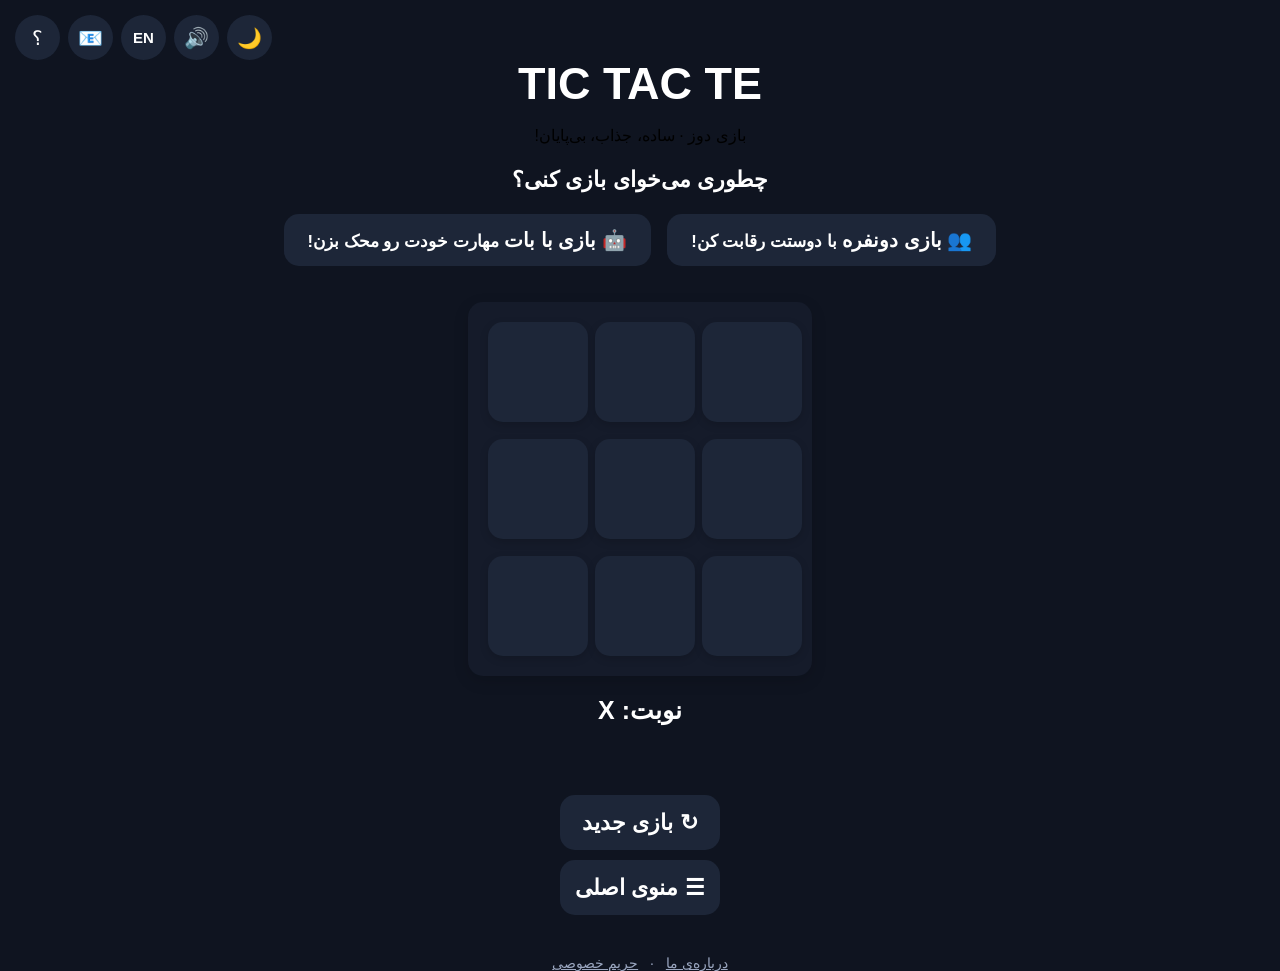
==== index.html @ 780b67d7 "Update index.html" ====
<!DOCTYPE html>
<html lang="fa" dir="rtl">
<head>
    <meta charset="UTF-8">
    <meta name="viewport" content="width=device-width, initial-scale=1">
    <title>بازی دوز</title>
    <link rel="stylesheet" href="style.css">
    <link rel="stylesheet" href="neon-theme.css">
    <meta name="google-site-verification" content=MEw3foJCUkcSiI9vcTKAmfcZq8QbaqkeNRoyNqXAw7o" />
    <meta name="description" content="بازی دوز را آنلاین و رایگان انجام دهید.">
</head>
<body>
    <!-- دکمه‌های بالای صفحه: تم، صدا، زبان، پشتیبانی، راهنما -->
    <div id="top-bar">
        <button id="theme-toggle" data-i18n-title="tipTheme">🌙</button>
        <button id="sound-toggle" data-i18n-title="tipSound">🔊</button>
        <button id="lang-toggle" data-i18n-title="tipLang">EN</button>
        <button id="support-button" data-i18n-title="tipSupport">📧</button>
        <button id="help-button" data-i18n-title="tipHelp">؟</button>
    </div>

    <!-- لوگوی بازی (نام برند ثابته و ترجمه نمی‌شه) -->
    <h1 id="logo" aria-label="Tic Tac Toe">
        <span class="w1">TIC</span>
        <span class="w2">TAC</span>
        <span class="w3">T<i class="ox" aria-hidden="true"></i>E</span>
    </h1>
    <p id="tagline" data-i18n="tagline">بازی دوز · ساده، جذاب، بی‌پایان!</p>

    <!-- منوی انتخاب حالت بازی -->
    <div id="mode-menu">
        <p data-i18n="modeQuestion">چطوری می‌خوای بازی کنی؟</p>
        <button id="modeTwo" class="mode-card">
            <span class="mode-icon" aria-hidden="true">👥</span>
            <span class="mode-text">
                <strong data-i18n="modeTwoT">بازی دونفره</strong>
                <small data-i18n="modeTwoS">با دوستت رقابت کن!</small>
            </span>
            <span class="mode-chevron" aria-hidden="true"></span>
        </button>
        <button id="modeBot" class="mode-card">
            <span class="mode-icon" aria-hidden="true">🤖</span>
            <span class="mode-text">
                <strong data-i18n="modeBotT">بازی با بات</strong>
                <small data-i18n="modeBotS">مهارت خودت رو محک بزن!</small>
            </span>
            <span class="mode-chevron" aria-hidden="true"></span>
        </button>
    </div>

    <!-- منوی سطح سختی (فقط در حالت تک نفره) -->
    <div id="difficulty-menu" class="hidden">
        <p data-i18n="levelQuestion">سطح بات رو انتخاب کن:</p>
        <button class="level-btn" data-level="easy" data-i18n="easy">آسون</button>
        <button class="level-btn" data-level="medium" data-i18n="medium">متوسط</button>
        <button class="level-btn" data-level="hard" data-i18n="hard">سخت</button>
    </div>

    <!-- انتخاب مهره‌ی انسان (فقط در حالت تک نفره) -->
    <div id="side-menu" class="hidden">
        <p data-i18n="sideQuestion">با کدوم مهره بازی می‌کنی؟</p>
        <button class="side-btn" data-side="X">X</button>
        <button class="side-btn" data-side="O">O</button>
    </div>

    <!-- امتیازشمار -->
    <div id="scoreboard" class="hidden">
        <div class="score-item score-x">
            <span id="label-x">X</span>
            <strong id="score-x">0</strong>
        </div>
        <div class="score-item">
            <span data-i18n="draw">مساوی</span>
            <strong id="score-draw">0</strong>
        </div>
        <div class="score-item score-o">
            <span id="label-o">O</span>
            <strong id="score-o">0</strong>
        </div>
    </div>

    <p id="winner"></p>

    <div id="board">
        <button></button>
        <button></button>
        <button></button>
        <button></button>
        <button></button>
        <button></button>
        <button></button>
        <button></button>
        <button></button>
    </div>

    <p id="turn">نوبت: X</p>
    <p id="move-info"></p>

    <!-- انتخاب شروع‌کننده‌ی دست اول: دکمه‌ها بالا، متن زیرشون -->
    <div id="start-panel" class="hidden">
        <div id="start-buttons">
            <button id="startX">X</button>
            <button id="startO">O</button>
        </div>
        <p id="start-title" data-i18n="startTitle">دست اول کی شروع کنه؟</p>
    </div>

    <button id="restart" data-i18n="restart">↻ بازی جدید</button>
    <button id="menu-btn" data-i18n="menu">☰ منوی اصلی</button>

    <!-- پنجره‌ی راهنما -->
    <div id="rules-overlay" class="overlay hidden">
        <div class="overlay-card">
            <h2 data-i18n="rulesTitle">📖 راهنمای بازی</h2>
            <ol>
                <li data-i18n="rules1"></li>
                <li data-i18n="rules2"></li>
                <li data-i18n="rules3"></li>
                <li data-i18n="rules4"></li>
                <li data-i18n="rules5"></li>
            </ol>
            <button id="rules-close" data-i18n="gotIt">فهمیدم</button>
        </div>
    </div>

    <!-- پنجره‌ی پشتیبانی -->
    <div id="support-overlay" class="overlay hidden">
        <div class="overlay-card">
            <h2 data-i18n="supportTitle">📧 پشتیبانی</h2>
            <p data-i18n="supportText"></p>
            <a id="support-link" class="mail-link" dir="ltr" href="#"></a>
            <div class="overlay-actions">
                <button id="copy-email" data-i18n="copyEmail">کپی ایمیل</button>
                <button id="support-close" data-i18n="close">بستن</button>
            </div>
        </div>
    </div>

    <!-- لینک صفحه‌های درباره‌ی ما و حریم خصوصی -->
    <footer id="site-footer">
        <a href="about.html" data-i18n="footerAbout">درباره‌ی ما</a>
        <span>·</span>
        <a href="privacy.html" data-i18n="footerPrivacy">حریم خصوصی</a>
    </footer>

<script src="script.js"></script>
    <!-- Cloudflare Web Analytics -->
<script type='module' src='https://static.cloudflareinsights.com/beacon.min.js' data-cf-beacon='{"token": "87c1c5f11aca4350a5bef9d62e88d8ad"}'></script>
<!-- End Cloudflare Web Analytics -->
</body>
</html>
---- style.css ----
:root {
    --cell: 100px;
}

button {
 width: 100px;
height: 100px;
margin: 5px;
font-size: 40px;
border-radius: 15px;
border: none;
 background-color: lightblue;

}

button:hover {
transform: scale(1.05);
 background-color: lightgray;
transition: 0.2s;
}
#restart:hover,
#menu-btn:hover {
    transform: scale(1.08);
    transition: 0.2s;
}
#board {
display: grid;
direction: ltr;
grid-template-columns: repeat(3,
var(--cell));
gap: 7px;
justify-content: center;
background-color: #151b2a;
box-shadow: 0 5px 15px rgba(0, 0, 0,
    0.15);
padding: 15px;
border-radius: 15px;
margin: 20px auto;
width: fit-content;


}

h1 {

text-align: center;
font-size: 45px;
margin-bottom: 10px;
color: white;

}
#winner {
    text-align: center;
    font-size: 30px;
    font-weight: bold;
    margin-top: 20px;
    color:green;
}
.winner-anmation {
    animation: winnerAnimation 0.5s ease;
}
@keyframes winnerAnimation {
    0% {
        transform: scale(0.5);
    }
    50% {
        transform: scale(1.2);
        opacity: 1;
    }
    100% {
        transform: scale(1);
    }
}
#start-panel {
    position: fixed;
    left: 30px;
    bottom: 30px;
    display: flex;
    flex-direction: column;
    align-items: center;
    gap: 10px;
}
#start-panel #start-title {
    margin: 0;
    font-size: 18px;
}
#start-buttons {
    display: flex;
    gap: 20px;
}
#start-buttons button {
    width: 90px;
    height: 90px;
    font-size: 40px;
    font-weight: bold;
}
#start-title {
    margin: 10px 0;
    font-size: 20px;
}
.selected-piece {
    transform: scale(1.1);
    box-shadow: 0 0 15px black;
    border: 3px solid gold;
}
#restart,
#menu-btn {
    width: 160px;
    height: 55px;
    font-size: 22px;
    font-weight: bold;
    margin-top: 25px;
    display: block;
    margin-left: auto;
    margin-right: auto;
    background-color: #1d2638;
    color: white;
}
#menu-btn {
    margin-top: 10px;
}
button:disabled {
    opacity: 0.6;
    cursor: not-allowed;
}
.winning-cell {
    animation: winningCell 0.6s ease;
}
@keyframes winningCell {
 0% {
   transform: scale(1);
}
50% {
    transform: scale(1.15);
}
100% {
    transform: scale(1);
}
}
body {
    text-align: center;
    font-family: Arial, sans-serif;
    padding-top: 20px;
    background-color: #0f1420;
    max-height: 100vh;
}
#turn {
    font-size: 25px;
    font-weight: bold;
    margin-top: 15px;
    color: white;
}
#startX {
    background-color: blue;
    color: white;
}

#startO {
    background-color: red;
    color: white;
}
#turn.x-turn {
    color: blue;
}
#turn.o-turn {
    color: red;
}
#start-buttons button {
    transition: 0.2s;
}
#start-buttons button:hover {
    transform: scale(1.1);
}
#board button {
    width: var(--cell);
    height: var(--cell);
    background-color: #1d2638;
    box-shadow: 0 3px 8px rgba(0, 0, 0,
    0.15);
}
#start-title {
    color: white;
    font-size: 22px;
    font-weight: bold;
    margin-bottom: 15px;
}


/* ============================================================
   بخش‌های جدید
   ============================================================ */

/* رنگ مهره‌ها روی صفحه */
#board button.x-piece {
    color: #4da3ff;
    font-weight: bold;
}
#board button.o-piece {
    color: #ff5c5c;
    font-weight: bold;
}

/* مخفی کردن عنصرها */
.hidden {
    display: none !important;
}

/* ---------- منوها (حالت، سطح، انتخاب مهره) ---------- */
#mode-menu,
#difficulty-menu,
#side-menu {
    text-align: center;
    margin: 16px 0;
}
#mode-menu p,
#difficulty-menu p,
#side-menu p {
    color: white;
    font-size: 22px;
    font-weight: bold;
    margin-bottom: 15px;
}
/* دکمه‌های منو نباید ۱۰۰×۱۰۰ باشن */
#mode-menu button,
#difficulty-menu button,
#side-menu button {
    width: auto;
    height: auto;
    margin: 6px;
    padding: 14px 24px;
    font-size: 20px;
    font-weight: bold;
    cursor: pointer;
    background-color: #1d2638;
    color: white;
}
#mode-menu button:hover,
#difficulty-menu button:hover {
    background-color: #2a3550;
}
/* دکمه‌های انتخاب مهره: هم‌رنگ دکمه‌های شروع */
#side-menu button {
    min-width: 80px;
    font-size: 28px;
}
#side-menu button[data-side="X"] {
    background-color: blue;
}
#side-menu button[data-side="O"] {
    background-color: red;
}
#side-menu button:hover {
    filter: brightness(1.25);
}

/* ---------- دکمه‌های بالای صفحه ---------- */
#top-bar {
    position: fixed;
    top: 15px;
    left: 15px;
    display: flex;
    gap: 8px;
    z-index: 50;
}
#top-bar button {
    width: 45px;
    height: 45px;
    margin: 0;
    font-size: 20px;
    border-radius: 50%;
    background-color: #1d2638;
    color: white;
    cursor: pointer;
}
#top-bar button:hover {
    background-color: #2a3550;
}

/* ---------- امتیازشمار ---------- */
#scoreboard {
    display: flex;
    justify-content: center;
    gap: 12px;
    margin: 10px 0;
}
.score-item {
    display: flex;
    flex-direction: column;
    gap: 4px;
    min-width: 80px;
    padding: 8px 14px;
    border-radius: 12px;
    background-color: #151b2a;
    color: white;
}
.score-item span {
    font-size: 14px;
}
.score-item strong {
    font-size: 28px;
}
.score-x strong {
    color: #4da3ff;
}
.score-o strong {
    color: #ff5c5c;
}

/* ---------- شمارنده‌ی حرکت ---------- */
#move-info {
    min-height: 20px;
    margin-top: 6px;
    font-size: 16px;
    color: #9aa6bf;
}

/* ---------- پنجره‌ها (راهنما و پشتیبانی) ---------- */
.overlay {
    position: fixed;
    top: 0;
    right: 0;
    bottom: 0;
    left: 0;
    display: flex;
    align-items: center;
    justify-content: center;
    padding: 15px;
    background-color: rgba(0, 0, 0, 0.65);
    z-index: 100;
}
.overlay-card {
    max-width: 420px;
    padding: 20px 24px;
    border-radius: 15px;
    background-color: #151b2a;
    color: white;
    text-align: start;
    line-height: 1.9;
}
.overlay-card h2 {
    margin-top: 0;
    text-align: center;
}
.overlay-card ol {
    padding-inline-start: 22px;
    padding-inline-end: 0;
}
.overlay-card button {
    width: auto;
    height: auto;
    margin: 10px 6px 0;
    padding: 10px 24px;
    font-size: 18px;
    font-weight: bold;
    background-color: #4da3ff;
    color: #0f1420;
    cursor: pointer;
}
#rules-close {
    display: block;
    margin: 10px auto 0;
}
.overlay-actions {
    display: flex;
    justify-content: center;
    flex-wrap: wrap;
}
.mail-link {
    display: block;
    margin: 8px 0;
    text-align: center;
    font-size: 20px;
    font-weight: bold;
    color: #4da3ff;
    word-break: break-all;
}

/* دکمه‌ی زبان */
#top-bar #lang-toggle {
    font-size: 15px;
    font-weight: bold;
}

/* ============================================================
   تم روشن
   ============================================================ */
body.light {
    background-color: #f2f4f8;
}
body.light h1,
body.light #start-title,
body.light #mode-menu p,
body.light #difficulty-menu p,
body.light #side-menu p {
    color: #1d2638;
}
body.light #board {
    background-color: #d5dbe8;
}
body.light #board button {
    background-color: white;
}
body.light #board button.x-piece {
    color: #1a6fd4;
}
body.light #board button.o-piece {
    color: #d63a3a;
}
body.light #top-bar button {
    background-color: white;
    color: #1d2638;
    box-shadow: 0 2px 6px rgba(0, 0, 0, 0.2);
}
body.light #top-bar button:hover {
    background-color: #e3e7ef;
}
body.light .score-item {
    background-color: #d5dbe8;
    color: #1d2638;
}
body.light .score-x strong {
    color: #1a6fd4;
}
body.light .score-o strong {
    color: #d63a3a;
}
body.light #move-info {
    color: #5a6580;
}
body.light .overlay-card {
    background-color: white;
    color: #1d2638;
}
body.light .mail-link {
    color: #1a6fd4;
}

/* ============================================================
   موبایل و صفحه‌های کوچیک
   ============================================================ */
@media (max-width: 600px) {
    :root {
        --cell: 80px;
    }
    body {
        padding-top: 70px;
    }
    h1 {
        font-size: 34px;
    }
    #board button {
        font-size: 32px;
    }
    /* دکمه‌های شروع به جای ثابت بودن گوشه‌ی صفحه، زیر بازی میان */
    #start-panel {
        position: static;
        margin-top: 15px;
    }
    #start-buttons {
        justify-content: center;
    }
    #start-buttons button {
        width: 70px;
        height: 70px;
        font-size: 32px;
    }
    .score-item {
        min-width: 70px;
        padding: 6px 10px;
    }
    #top-bar {
        top: 10px;
        left: 10px;
        gap: 6px;
    }
    #top-bar button {
        width: 38px;
        height: 38px;
        font-size: 17px;
    }
    #top-bar #lang-toggle {
        font-size: 13px;
    }
}


/* ---- لینک‌های پایین صفحه ---- */
#site-footer {
    margin: 40px 0 20px;
    font-size: 14px;
    color: #9aa6bf;
}
#site-footer a {
    color: #9aa6bf;
    margin: 0 8px;
}
body.light #site-footer,
body.light #site-footer a {
    color: #5a6580;
}
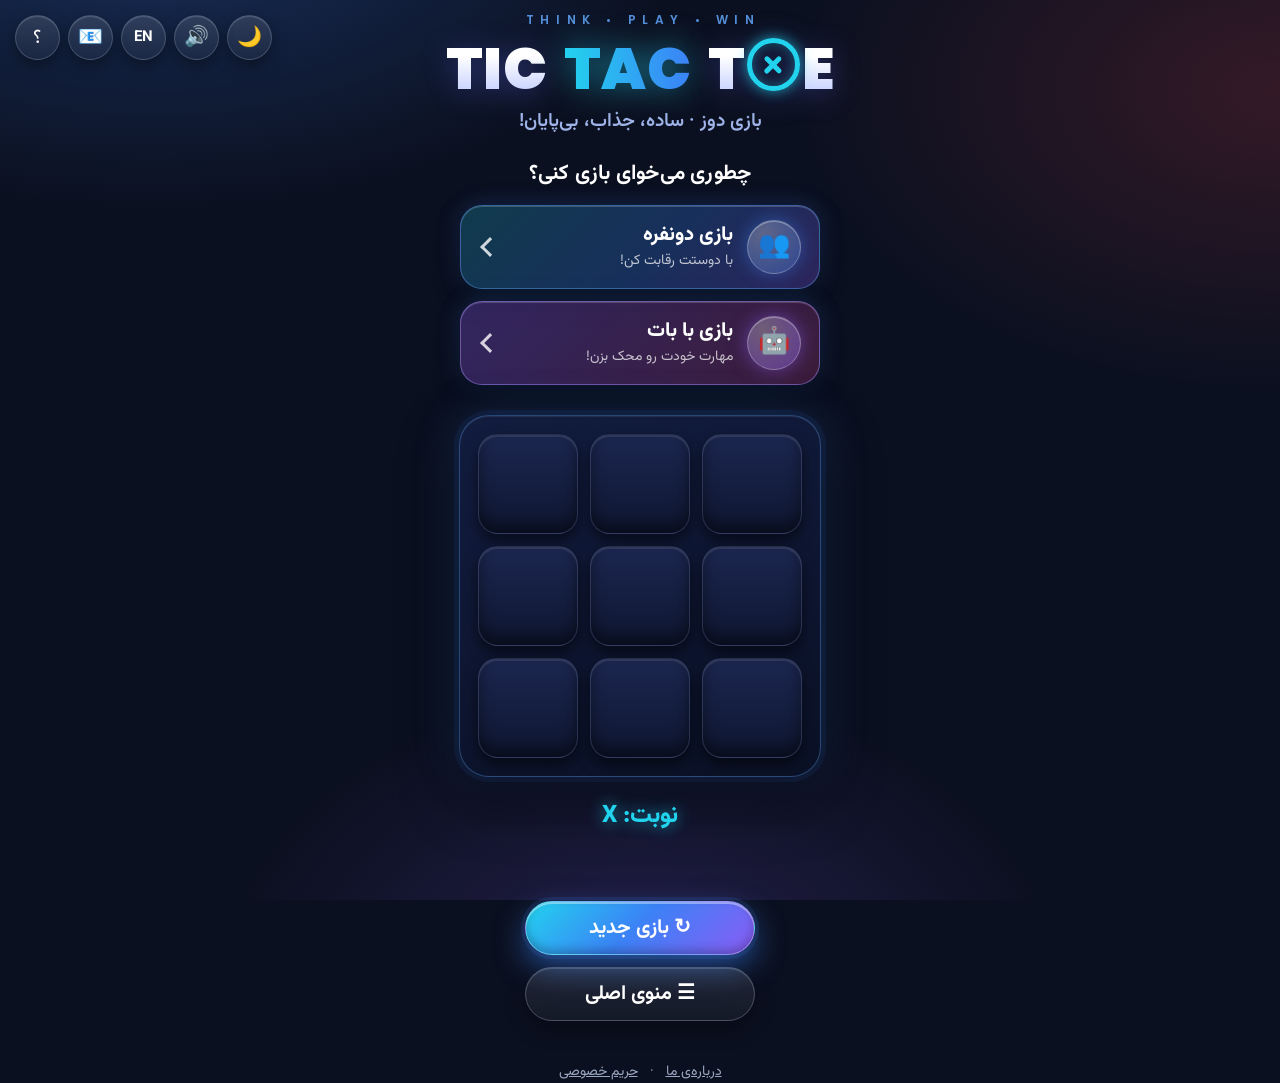
==== commit 08488dff: "Update index.html" ====
--- a/index.html
+++ b/index.html
@@ -8,6 +8,10 @@
     <link rel="stylesheet" href="neon-theme.css">
     <meta name="google-site-verification" content=MEw3foJCUkcSiI9vcTKAmfcZq8QbaqkeNRoyNqXAw7o" />
     <meta name="description" content="بازی دوز را آنلاین و رایگان انجام دهید.">
+    <link rel="manifest" href="manifest.json">
+<meta name="theme-color" content="#0b1020">
+<link rel="icon" type="image/png" href="icon-192.png">
+<link rel="apple-touch-icon" href="icon-192.png">
 </head>
 <body>
     <!-- دکمه‌های بالای صفحه: تم، صدا، زبان، پشتیبانی، راهنما -->
@@ -147,5 +151,6 @@
     <!-- Cloudflare Web Analytics -->
 <script type='module' src='https://static.cloudflareinsights.com/beacon.min.js' data-cf-beacon='{"token": "87c1c5f11aca4350a5bef9d62e88d8ad"}'></script>
 <!-- End Cloudflare Web Analytics -->
+    <script src="pwa.js"></script>
 </body>
 </html>
--- a/neon-theme.css
+++ b/neon-theme.css
@@ -0,0 +1,673 @@
+/* =====================================================================
+   Neon Pro theme for بازی دوز
+   Loaded AFTER style.css (index.html already has the <link> for it).
+   Only visual styling: no game logic is touched.
+   ===================================================================== */
+
+/* ---------- Fonts (loaded from Google Fonts, with safe fallbacks) ---------- */
+@import url("https://fonts.googleapis.com/css2?family=Poppins:wght@600;700;800;900&family=Vazirmatn:wght@400;600;700;800;900&display=swap");
+
+:root {
+    --font-fa: "Vazirmatn", Tahoma, "Segoe UI", Arial, sans-serif;
+    --font-en: "Poppins", "Segoe UI", Arial, sans-serif;
+    --cyan: #22d3ee;
+    --blue: #3b82f6;
+    --violet: #8b5cf6;
+    --coral: #fb7185;
+    --red: #ef4444;
+    --gold: #fde047;
+    --ink: #0b1020;
+    --panel: #111a36;
+    --panel-2: #0c1329;
+    --line: rgba(148, 163, 184, 0.18);
+}
+
+/* ---------- Page background + font ---------- */
+body:not(.light) {
+    font-family: var(--font-fa);
+    background:
+        radial-gradient(900px 500px at 12% -10%, rgba(59, 130, 246, 0.28), transparent 60%),
+        radial-gradient(800px 500px at 100% 10%, rgba(239, 68, 68, 0.18), transparent 60%),
+        radial-gradient(700px 500px at 50% 110%, rgba(139, 92, 246, 0.2), transparent 60%),
+        #0b1020;
+    background-attachment: fixed;
+}
+body.light {
+    font-family: var(--font-fa);
+}
+/* buttons and inputs do not inherit fonts by default */
+button, input, select, textarea {
+    font-family: inherit;
+}
+
+/* ---------- Logo: TIC TAC T(X)E ---------- */
+body h1#logo {
+    position: relative;
+    margin: 8px 0 2px;
+    font-family: var(--font-en);
+    font-size: 58px;
+    font-weight: 900;
+    line-height: 1.15;
+    letter-spacing: 0.01em;
+    direction: ltr;
+    display: flex;
+    justify-content: center;
+    align-items: baseline;
+    gap: 0.28em;
+    background: none;
+    -webkit-text-fill-color: initial;
+    color: #fff;
+    filter: none;
+}
+body h1#logo > span {
+    display: inline-block;
+}
+/* small tagline above the logo */
+body h1#logo::before {
+    content: "THINK  \2022  PLAY  \2022  WIN";
+    position: absolute;
+    top: -22px;
+    left: 0;
+    right: 0;
+    text-align: center;
+    font-family: var(--font-en);
+    font-size: 12px;
+    font-weight: 600;
+    line-height: 1;
+    letter-spacing: 0.55em;
+    text-indent: 0.55em;
+    color: #60a5fa;
+    opacity: 0.85;
+}
+body:not(.light) h1#logo .w1,
+body:not(.light) h1#logo .w3 {
+    background: linear-gradient(180deg, #ffffff 30%, #b6c4ff 100%);
+    -webkit-background-clip: text;
+    background-clip: text;
+    -webkit-text-fill-color: transparent;
+    color: transparent;
+    filter: drop-shadow(0 4px 14px rgba(99, 102, 241, 0.35));
+}
+body:not(.light) h1#logo .w2 {
+    background: linear-gradient(90deg, #22d3ee, #3b82f6);
+    -webkit-background-clip: text;
+    background-clip: text;
+    -webkit-text-fill-color: transparent;
+    color: transparent;
+    filter: drop-shadow(0 0 16px rgba(34, 211, 238, 0.55));
+}
+body.light h1#logo .w1,
+body.light h1#logo .w3 { color: #1d2638; }
+body.light h1#logo .w2 { color: #2563eb; }
+body.light h1#logo::before { color: #2563eb; }
+
+/* the circled X that replaces the letter O */
+body h1#logo .ox {
+    position: relative;
+    display: inline-block;
+    width: 0.74em;
+    height: 0.74em;
+    margin: 0 0.03em;
+    border: 0.1em solid var(--cyan);
+    border-radius: 50%;
+    vertical-align: -0.04em;
+    box-shadow: 0 0 14px rgba(34, 211, 238, 0.7), inset 0 0 12px rgba(34, 211, 238, 0.35);
+    -webkit-text-fill-color: initial;
+}
+body h1#logo .ox::before,
+body h1#logo .ox::after {
+    content: "";
+    position: absolute;
+    top: 50%;
+    left: 50%;
+    width: 52%;
+    height: 0.09em;
+    border-radius: 0.05em;
+    background: var(--cyan);
+}
+body h1#logo .ox::before { transform: translate(-50%, -50%) rotate(45deg); }
+body h1#logo .ox::after  { transform: translate(-50%, -50%) rotate(-45deg); }
+body.light h1#logo .ox {
+    border-color: #2563eb;
+    box-shadow: none;
+}
+body.light h1#logo .ox::before,
+body.light h1#logo .ox::after { background: #2563eb; }
+
+/* Persian tagline under the logo */
+body #tagline {
+    margin: 4px 0 18px;
+    font-family: var(--font-fa);
+    font-size: 19px;
+    font-weight: 600;
+    letter-spacing: 0;
+    color: #9fb4e8;
+}
+body.light #tagline { color: #4b5b86; }
+
+/* =====================================================================
+   BOARD + CELLS
+   ===================================================================== */
+body #board {
+    gap: 12px;
+    padding: 18px;
+    border-radius: 30px;
+    background: linear-gradient(160deg, #121c3f 0%, #0a1126 100%);
+    border: 1px solid rgba(96, 165, 250, 0.35);
+    box-shadow:
+        0 0 0 5px rgba(59, 130, 246, 0.07),
+        0 22px 55px rgba(0, 0, 0, 0.6),
+        0 0 45px rgba(59, 130, 246, 0.25),
+        inset 0 1px 0 rgba(255, 255, 255, 0.08);
+}
+body.light #board {
+    background: linear-gradient(160deg, #e6ebf6, #cfd7e8);
+    border-color: rgba(59, 130, 246, 0.3);
+    box-shadow: 0 18px 40px rgba(30, 41, 80, 0.18), inset 0 1px 0 #fff;
+}
+
+body #board button {
+    margin: 0;
+    padding: 0;
+    border-radius: 20px;
+    border: 1px solid var(--line);
+    font-family: var(--font-en);
+    font-size: calc(var(--cell) * 0.5);
+    font-weight: 800;
+    line-height: 1;
+    cursor: pointer;
+    color: #fff;
+    background: linear-gradient(180deg, #1c2751 0%, #0e1630 100%);
+    box-shadow:
+        inset 0 2px 0 rgba(255, 255, 255, 0.09),
+        inset 0 -8px 16px rgba(0, 0, 0, 0.45),
+        0 7px 14px rgba(0, 0, 0, 0.5);
+    transition: transform 0.15s ease, box-shadow 0.2s ease, border-color 0.2s ease;
+    -webkit-tap-highlight-color: transparent;
+    user-select: none;
+}
+body.light #board button {
+    background: linear-gradient(180deg, #ffffff, #e9eefa);
+    border-color: rgba(100, 116, 139, 0.25);
+    box-shadow:
+        inset 0 2px 0 #fff,
+        inset 0 -6px 12px rgba(100, 116, 139, 0.12),
+        0 6px 12px rgba(30, 41, 80, 0.15);
+}
+
+body #board button:hover:not(:disabled) {
+    transform: translateY(-3px) scale(1.03);
+    background: linear-gradient(180deg, #22305f 0%, #101a38 100%);
+    border-color: rgba(96, 165, 250, 0.75);
+    box-shadow:
+        inset 0 2px 0 rgba(255, 255, 255, 0.12),
+        inset 0 -8px 16px rgba(0, 0, 0, 0.4),
+        0 12px 22px rgba(0, 0, 0, 0.5),
+        0 0 22px rgba(59, 130, 246, 0.5);
+}
+body.light #board button:hover:not(:disabled) {
+    background: linear-gradient(180deg, #ffffff, #dde6fb);
+}
+body #board button:active:not(:disabled) {
+    transform: translateY(1px) scale(0.97);
+}
+body #board button:disabled {
+    opacity: 1;
+    cursor: default;
+}
+body #board button:disabled:hover {
+    transform: none;
+    background: linear-gradient(180deg, #1c2751 0%, #0e1630 100%);
+}
+body.light #board button:disabled:hover {
+    background: linear-gradient(180deg, #ffffff, #e9eefa);
+}
+
+/* ---------- X and O ---------- */
+body #board button.x-piece {
+    color: var(--cyan);
+    text-shadow: 0 0 10px rgba(34, 211, 238, 0.95), 0 0 30px rgba(59, 130, 246, 0.75);
+    animation: pieceIn 0.28s cubic-bezier(0.2, 1.5, 0.4, 1);
+}
+body #board button.o-piece {
+    color: var(--coral);
+    text-shadow: 0 0 10px rgba(251, 113, 133, 0.95), 0 0 30px rgba(239, 68, 68, 0.75);
+    animation: pieceIn 0.28s cubic-bezier(0.2, 1.5, 0.4, 1);
+}
+body.light #board button.x-piece {
+    color: #1a6fd4;
+    text-shadow: 0 2px 8px rgba(26, 111, 212, 0.35);
+}
+body.light #board button.o-piece {
+    color: #d63a3a;
+    text-shadow: 0 2px 8px rgba(214, 58, 58, 0.35);
+}
+@keyframes pieceIn {
+    from { transform: scale(0.3); opacity: 0; }
+    to   { transform: scale(1);   opacity: 1; }
+}
+
+/* piece chosen for moving */
+body #board button.selected-piece {
+    transform: translateY(-3px) scale(1.06);
+    border: 2px solid var(--gold);
+    box-shadow:
+        inset 0 0 18px rgba(253, 224, 71, 0.25),
+        0 0 24px rgba(253, 224, 71, 0.6),
+        0 10px 20px rgba(0, 0, 0, 0.5);
+}
+
+/* winning line */
+body #board button.winning-cell {
+    border: 2px solid var(--gold);
+    background: linear-gradient(180deg, #3a3512 0%, #1c1a0a 100%);
+    box-shadow:
+        inset 0 0 20px rgba(253, 224, 71, 0.35),
+        0 0 30px rgba(253, 224, 71, 0.7);
+    animation: winningCell 0.6s ease, winGlow 1.1s ease-in-out 0.6s infinite alternate;
+}
+body.light #board button.winning-cell {
+    background: linear-gradient(180deg, #fff8cc, #ffeb7a);
+}
+@keyframes winGlow {
+    from { box-shadow: inset 0 0 14px rgba(253, 224, 71, 0.3), 0 0 18px rgba(253, 224, 71, 0.5); }
+    to   { box-shadow: inset 0 0 26px rgba(253, 224, 71, 0.5), 0 0 38px rgba(253, 224, 71, 0.9); }
+}
+
+/* =====================================================================
+   MENUS (mode / level / side)
+   ===================================================================== */
+body #mode-menu p,
+body #difficulty-menu p,
+body #side-menu p {
+    font-size: 21px;
+    font-weight: 700;
+    letter-spacing: 0.2px;
+}
+
+/* wide card-style buttons for the two modes */
+body #mode-menu button {
+    display: flex;
+    align-items: center;
+    justify-content: center;
+    gap: 10px;
+    width: min(86vw, 330px);
+    height: auto;
+    margin: 12px auto;
+    padding: 18px 24px;
+    border-radius: 22px;
+    border: 1px solid rgba(96, 165, 250, 0.45);
+    font-family: inherit;
+    font-size: 21px;
+    font-weight: 700;
+    color: #fff;
+    background: linear-gradient(135deg, rgba(34, 211, 238, 0.22), rgba(59, 130, 246, 0.28) 55%, rgba(139, 92, 246, 0.28));
+    box-shadow:
+        0 10px 26px rgba(0, 0, 0, 0.45),
+        0 0 22px rgba(59, 130, 246, 0.25),
+        inset 0 1px 0 rgba(255, 255, 255, 0.18);
+    transition: transform 0.18s ease, box-shadow 0.25s ease, filter 0.25s ease;
+    cursor: pointer;
+}
+body #mode-menu button#modeBot {
+    border-color: rgba(167, 139, 250, 0.5);
+    background: linear-gradient(135deg, rgba(139, 92, 246, 0.3), rgba(236, 72, 153, 0.22));
+}
+body #mode-menu button:hover {
+    transform: translateY(-3px);
+    filter: brightness(1.18);
+    box-shadow:
+        0 16px 32px rgba(0, 0, 0, 0.5),
+        0 0 34px rgba(59, 130, 246, 0.55),
+        inset 0 1px 0 rgba(255, 255, 255, 0.25);
+}
+body.light #mode-menu button {
+    color: #1d2638;
+    background: linear-gradient(135deg, #dbeafe, #e0e7ff);
+    box-shadow: 0 8px 20px rgba(30, 41, 80, 0.15), inset 0 1px 0 #fff;
+}
+
+
+/* ---------- Mode cards (icon + title + subtitle + arrow) ---------- */
+body #mode-menu button.mode-card {
+    display: flex;
+    flex-direction: row;
+    align-items: center;
+    justify-content: flex-start;
+    gap: 14px;
+    width: min(90vw, 360px);
+    padding: 14px 18px;
+    text-align: start;
+    direction: rtl;
+    font-family: var(--font-fa);
+}
+body #mode-menu .mode-icon {
+    flex: 0 0 52px;
+    width: 52px;
+    height: 52px;
+    display: flex;
+    align-items: center;
+    justify-content: center;
+    font-size: 26px;
+    border-radius: 50%;
+    background: radial-gradient(circle at 30% 25%, rgba(255, 255, 255, 0.28), rgba(59, 130, 246, 0.35));
+    border: 1px solid rgba(255, 255, 255, 0.25);
+    box-shadow: 0 0 18px rgba(59, 130, 246, 0.45), inset 0 1px 0 rgba(255, 255, 255, 0.3);
+}
+body #mode-menu button#modeBot .mode-icon {
+    background: radial-gradient(circle at 30% 25%, rgba(255, 255, 255, 0.28), rgba(139, 92, 246, 0.45));
+    box-shadow: 0 0 18px rgba(139, 92, 246, 0.5), inset 0 1px 0 rgba(255, 255, 255, 0.3);
+}
+body #mode-menu .mode-text {
+    flex: 1 1 auto;
+    display: flex;
+    flex-direction: column;
+    gap: 2px;
+    min-width: 0;
+}
+body #mode-menu .mode-text strong {
+    font-size: 20px;
+    font-weight: 800;
+    line-height: 1.4;
+}
+body #mode-menu .mode-text small {
+    font-size: 14px;
+    font-weight: 400;
+    line-height: 1.5;
+    opacity: 0.72;
+}
+body #mode-menu .mode-chevron {
+    flex: 0 0 auto;
+    width: 11px;
+    height: 11px;
+    border-left: 3px solid currentColor;
+    border-bottom: 3px solid currentColor;
+    transform: rotate(45deg);
+    opacity: 0.8;
+    margin-inline-end: 4px;
+    transition: transform 0.2s ease, opacity 0.2s ease;
+}
+body #mode-menu button.mode-card:hover .mode-chevron {
+    transform: rotate(45deg) translate(-3px, 3px);
+    opacity: 1;
+}
+html[lang="en"] body #mode-menu button.mode-card {
+    direction: ltr;
+    font-family: var(--font-en);
+}
+html[lang="en"] body #mode-menu .mode-chevron {
+    transform: rotate(-135deg);
+}
+html[lang="en"] body #mode-menu button.mode-card:hover .mode-chevron {
+    transform: rotate(-135deg) translate(-3px, 3px);
+}
+body.light #mode-menu .mode-icon {
+    border-color: rgba(59, 130, 246, 0.3);
+}
+
+/* level buttons: pill shapes, one color each */
+body #difficulty-menu button {
+    min-width: 96px;
+    height: auto;
+    margin: 6px;
+    padding: 13px 26px;
+    border-radius: 999px;
+    border: 1px solid rgba(255, 255, 255, 0.22);
+    font-family: inherit;
+    font-size: 19px;
+    font-weight: 700;
+    color: #fff;
+    cursor: pointer;
+    box-shadow: 0 8px 20px rgba(0, 0, 0, 0.4), inset 0 2px 0 rgba(255, 255, 255, 0.3), inset 0 -4px 8px rgba(0, 0, 0, 0.22);
+    transition: transform 0.18s ease, filter 0.2s ease, box-shadow 0.25s ease;
+}
+body #difficulty-menu button[data-level="easy"] {
+    background: linear-gradient(135deg, #34d399, #059669);
+}
+body #difficulty-menu button[data-level="medium"] {
+    background: linear-gradient(135deg, #fbbf24, #d97706);
+}
+body #difficulty-menu button[data-level="hard"] {
+    background: linear-gradient(135deg, #fb7185, #dc2626);
+}
+body #difficulty-menu button:hover {
+    transform: translateY(-3px) scale(1.04);
+    filter: brightness(1.12);
+}
+
+/* side buttons X / O */
+body #side-menu button {
+    min-width: 92px;
+    height: auto;
+    margin: 8px;
+    padding: 12px 24px;
+    border-radius: 20px;
+    border: 1px solid rgba(255, 255, 255, 0.25);
+    font-family: var(--font-en);
+    font-size: 34px;
+    font-weight: 800;
+    color: #fff;
+    cursor: pointer;
+    box-shadow: 0 10px 24px rgba(0, 0, 0, 0.45), inset 0 2px 0 rgba(255, 255, 255, 0.35), inset 0 -6px 12px rgba(0, 0, 0, 0.25);
+    transition: transform 0.18s ease, filter 0.2s ease, box-shadow 0.25s ease;
+}
+body #side-menu button[data-side="X"] {
+    background: linear-gradient(135deg, #22d3ee, #3b82f6);
+    text-shadow: 0 0 14px rgba(255, 255, 255, 0.6);
+}
+body #side-menu button[data-side="O"] {
+    background: linear-gradient(135deg, #fb7185, #ef4444);
+    text-shadow: 0 0 14px rgba(255, 255, 255, 0.6);
+}
+body #side-menu button:hover {
+    transform: translateY(-3px) scale(1.06);
+    filter: brightness(1.15);
+}
+
+/* =====================================================================
+   START BUTTONS (who starts first)  +  RESTART / MENU
+   ===================================================================== */
+body #start-panel {
+    padding: 14px 18px;
+    border-radius: 24px;
+    background: rgba(17, 26, 54, 0.72);
+    border: 1px solid rgba(96, 165, 250, 0.3);
+    box-shadow: 0 14px 34px rgba(0, 0, 0, 0.45), 0 0 28px rgba(59, 130, 246, 0.18);
+    -webkit-backdrop-filter: blur(8px);
+    backdrop-filter: blur(8px);
+}
+body.light #start-panel {
+    background: rgba(255, 255, 255, 0.8);
+}
+body #start-panel #start-title {
+    margin: 4px 0 0;
+    font-size: 17px;
+    font-weight: 700;
+}
+
+body #start-buttons button {
+    border-radius: 24px;
+    border: 1px solid rgba(255, 255, 255, 0.28);
+    font-family: var(--font-en);
+    font-weight: 800;
+    color: #fff;
+    cursor: pointer;
+    text-shadow: 0 0 14px rgba(255, 255, 255, 0.65);
+    box-shadow:
+        0 12px 26px rgba(0, 0, 0, 0.45),
+        inset 0 2px 0 rgba(255, 255, 255, 0.4),
+        inset 0 -6px 12px rgba(0, 0, 0, 0.25);
+    transition: transform 0.18s ease, filter 0.2s ease, box-shadow 0.25s ease;
+}
+body #startX {
+    background: linear-gradient(135deg, #22d3ee, #3b82f6 70%, #6366f1);
+    box-shadow:
+        0 12px 28px rgba(59, 130, 246, 0.55),
+        inset 0 2px 0 rgba(255, 255, 255, 0.4),
+        inset 0 -6px 12px rgba(0, 0, 0, 0.25);
+}
+body #startO {
+    background: linear-gradient(135deg, #fb7185, #ef4444 70%, #dc2626);
+    box-shadow:
+        0 12px 28px rgba(239, 68, 68, 0.55),
+        inset 0 2px 0 rgba(255, 255, 255, 0.4),
+        inset 0 -6px 12px rgba(0, 0, 0, 0.25);
+}
+body #start-buttons button:hover {
+    transform: translateY(-4px) scale(1.08);
+    filter: brightness(1.12);
+}
+
+/* new game (primary) + main menu (secondary) */
+body #restart,
+body #menu-btn {
+    display: flex;
+    align-items: center;
+    justify-content: center;
+    gap: 8px;
+    width: min(86vw, 230px);
+    height: 54px;
+    margin-left: auto;
+    margin-right: auto;
+    border-radius: 999px;
+    font-family: inherit;
+    font-size: 20px;
+    font-weight: 700;
+    cursor: pointer;
+    color: #fff;
+    transition: transform 0.18s ease, filter 0.2s ease, box-shadow 0.25s ease;
+}
+body #restart {
+    margin-top: 22px;
+    border: 1px solid rgba(255, 255, 255, 0.28);
+    background: linear-gradient(135deg, #22d3ee 0%, #3b82f6 48%, #8b5cf6 100%);
+    box-shadow:
+        0 12px 30px rgba(59, 130, 246, 0.55),
+        0 0 0 4px rgba(59, 130, 246, 0.12),
+        inset 0 2px 0 rgba(255, 255, 255, 0.38),
+        inset 0 -4px 10px rgba(0, 0, 0, 0.25);
+}
+body #restart:hover {
+    transform: translateY(-3px) scale(1.04);
+    filter: brightness(1.12);
+    box-shadow:
+        0 18px 38px rgba(59, 130, 246, 0.7),
+        0 0 0 6px rgba(139, 92, 246, 0.18),
+        inset 0 2px 0 rgba(255, 255, 255, 0.45);
+}
+body #menu-btn {
+    margin-top: 12px;
+    border: 1px solid rgba(148, 163, 184, 0.35);
+    background: linear-gradient(180deg, rgba(255, 255, 255, 0.1), rgba(255, 255, 255, 0.04));
+    box-shadow: 0 8px 20px rgba(0, 0, 0, 0.35), inset 0 1px 0 rgba(255, 255, 255, 0.15);
+}
+body #menu-btn:hover {
+    transform: translateY(-2px) scale(1.03);
+    filter: brightness(1.2);
+}
+body.light #menu-btn {
+    color: #1d2638;
+    background: linear-gradient(180deg, #ffffff, #e6ebf6);
+    box-shadow: 0 8px 18px rgba(30, 41, 80, 0.15), inset 0 1px 0 #fff;
+}
+
+/* =====================================================================
+   TOP BAR, SCOREBOARD, TEXTS, OVERLAYS
+   ===================================================================== */
+body #top-bar button {
+    border: 1px solid rgba(148, 163, 184, 0.3);
+    background: linear-gradient(180deg, rgba(255, 255, 255, 0.12), rgba(255, 255, 255, 0.04));
+    -webkit-backdrop-filter: blur(6px);
+    backdrop-filter: blur(6px);
+    box-shadow: 0 6px 16px rgba(0, 0, 0, 0.4), inset 0 1px 0 rgba(255, 255, 255, 0.15);
+    transition: transform 0.18s ease, box-shadow 0.25s ease;
+}
+body #top-bar button:hover {
+    transform: translateY(-2px) scale(1.08);
+    box-shadow: 0 10px 20px rgba(0, 0, 0, 0.45), 0 0 16px rgba(59, 130, 246, 0.5);
+}
+body.light #top-bar button {
+    background: #fff;
+    border-color: rgba(100, 116, 139, 0.25);
+}
+
+body .score-item strong {
+    font-family: var(--font-en);
+    font-weight: 800;
+}
+body .score-item {
+    min-width: 92px;
+    border-radius: 18px;
+    border: 1px solid var(--line);
+    background: linear-gradient(180deg, rgba(255, 255, 255, 0.08), rgba(255, 255, 255, 0.03));
+    box-shadow: 0 8px 18px rgba(0, 0, 0, 0.35), inset 0 1px 0 rgba(255, 255, 255, 0.1);
+}
+body .score-x { border-top: 3px solid var(--cyan); }
+body .score-o { border-top: 3px solid var(--coral); }
+body .score-x strong { color: var(--cyan); text-shadow: 0 0 12px rgba(34, 211, 238, 0.7); }
+body .score-o strong { color: var(--coral); text-shadow: 0 0 12px rgba(251, 113, 133, 0.7); }
+body.light .score-item {
+    background: #fff;
+    box-shadow: 0 6px 14px rgba(30, 41, 80, 0.12);
+}
+body.light .score-x strong,
+body.light .score-o strong { text-shadow: none; }
+body.light .score-x strong { color: #1a6fd4; }
+body.light .score-o strong { color: #d63a3a; }
+
+body #turn {
+    font-size: 24px;
+    font-weight: 800;
+}
+body #turn.x-turn { color: var(--cyan); text-shadow: 0 0 16px rgba(34, 211, 238, 0.7); }
+body #turn.o-turn { color: var(--coral); text-shadow: 0 0 16px rgba(251, 113, 133, 0.7); }
+body.light #turn { color: #1d2638; text-shadow: none; }
+body.light #turn.x-turn { color: #1a6fd4; }
+body.light #turn.o-turn { color: #d63a3a; }
+
+body #winner {
+    color: #4ade80;
+    text-shadow: 0 0 18px rgba(74, 222, 128, 0.7);
+}
+
+body .overlay {
+    -webkit-backdrop-filter: blur(5px);
+    backdrop-filter: blur(5px);
+}
+body .overlay-card {
+    border-radius: 24px;
+    border: 1px solid rgba(96, 165, 250, 0.35);
+    background: linear-gradient(160deg, #141f45, #0b1226);
+    box-shadow: 0 24px 60px rgba(0, 0, 0, 0.6), 0 0 36px rgba(59, 130, 246, 0.25);
+}
+body.light .overlay-card {
+    background: #fff;
+    border-color: rgba(100, 116, 139, 0.25);
+}
+body .overlay-card button {
+    border-radius: 999px;
+    border: 1px solid rgba(255, 255, 255, 0.28);
+    background: linear-gradient(135deg, #22d3ee, #3b82f6 60%, #8b5cf6);
+    color: #fff;
+    box-shadow: 0 8px 20px rgba(59, 130, 246, 0.45), inset 0 2px 0 rgba(255, 255, 255, 0.35);
+    transition: transform 0.18s ease, filter 0.2s ease;
+}
+body .overlay-card button:hover {
+    transform: translateY(-2px) scale(1.04);
+    filter: brightness(1.12);
+}
+
+/* ---------- Phones ---------- */
+@media (max-width: 600px) {
+    body h1#logo { font-size: 38px; }
+    body h1#logo::before { font-size: 10px; top: -18px; letter-spacing: 0.45em; text-indent: 0.45em; }
+    body #tagline { font-size: 16px; }
+    body #board { gap: 9px; padding: 14px; border-radius: 26px; }
+    body #board button { border-radius: 16px; }
+    body #start-panel { width: min(92vw, 360px); margin-left: auto; margin-right: auto; }
+    body #start-buttons button { border-radius: 20px; }
+}
+
+@media (prefers-reduced-motion: reduce) {
+    body * { animation: none !important; transition: none !important; }
+}
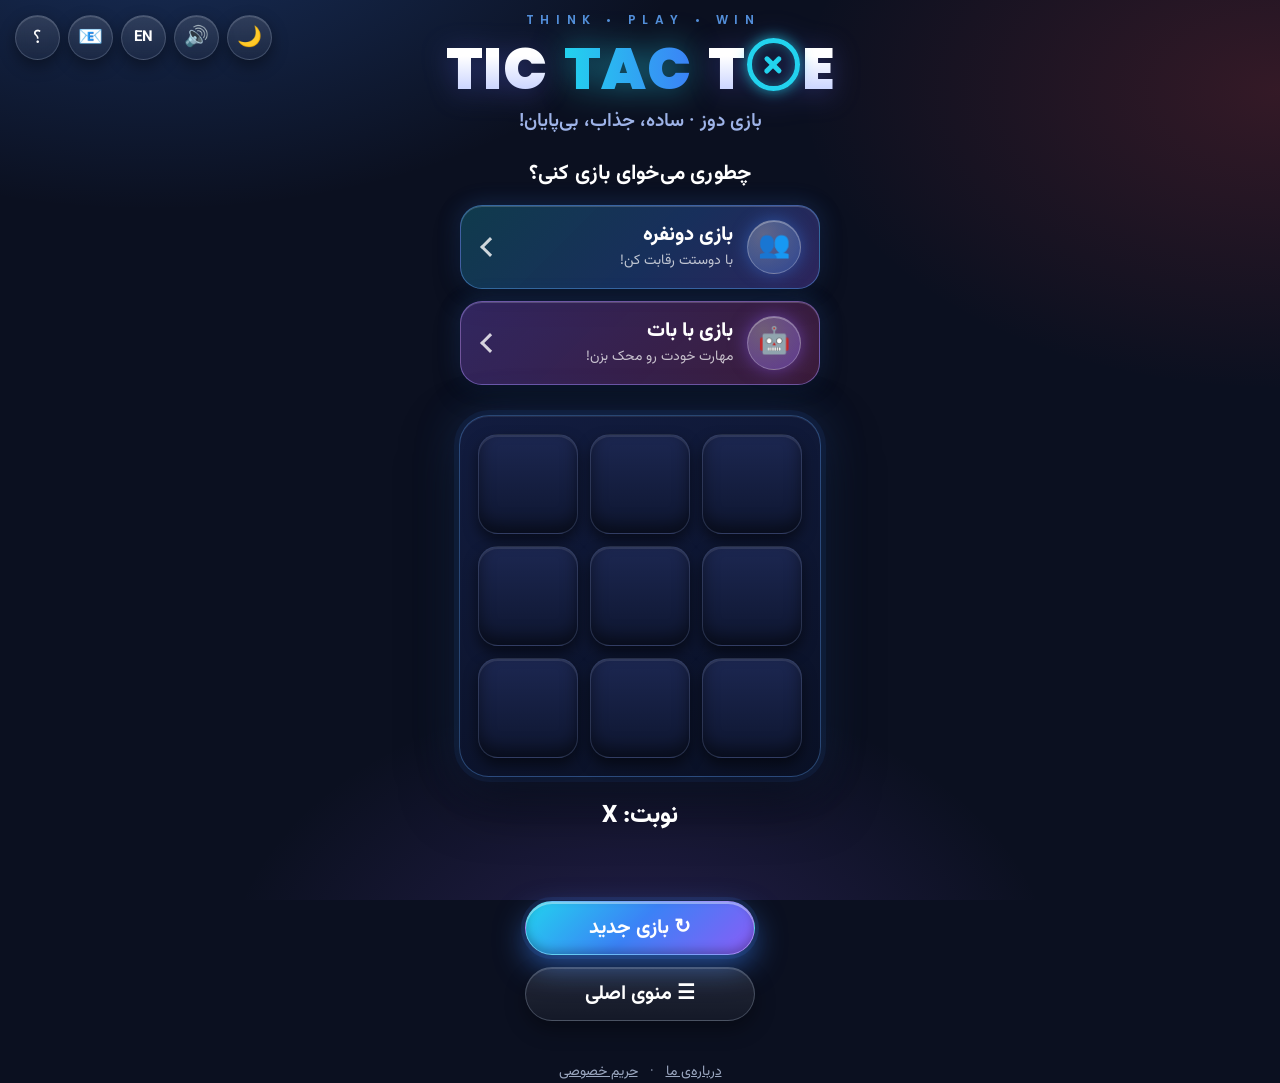
==== commit d360130d: "Update index.html" ====
--- a/index.html
+++ b/index.html
@@ -10,6 +10,11 @@
     <meta name="description" content="بازی دوز را آنلاین و رایگان انجام دهید.">
     <link rel="manifest" href="manifest.json">
 <meta name="theme-color" content="#0b1020">
+<link rel="icon" type="image/png" href="icon-192.png">
+<link rel="apple-touch-icon" href="icon-192.png">
+    <meta property="og:title" content="بازی دوز آنلاین | Tic Tac Toe">
+<meta property="og:description" content="بازی دوز را آنلاین و رایگان انجام دهید.">
+<meta property="og:image" content="https://py1290.github.io/tictactoe/banner.png">
 <link rel="icon" type="image/png" href="icon-192.png">
 <link rel="apple-touch-icon" href="icon-192.png">
 </head>
@@ -129,6 +134,7 @@
 
     <!-- پنجره‌ی پشتیبانی -->
     <div id="support-overlay" class="overlay hidden">
+                    <a class="donate-btn" href="https://reymit.ir/parsap13" target="_blank" rel="noopener" data-i18n="donate">☕ حمایت مالی از بازی</a>
         <div class="overlay-card">
             <h2 data-i18n="supportTitle">📧 پشتیبانی</h2>
             <p data-i18n="supportText"></p>
@@ -148,9 +154,8 @@
     </footer>
 
 <script src="script.js"></script>
-    <!-- Cloudflare Web Analytics -->
-<script type='module' src='https://static.cloudflareinsights.com/beacon.min.js' data-cf-beacon='{"token": "87c1c5f11aca4350a5bef9d62e88d8ad"}'></script>
 <!-- End Cloudflare Web Analytics -->
     <script src="pwa.js"></script>
+    <script src="analytics.js"></script>
 </body>
 </html>
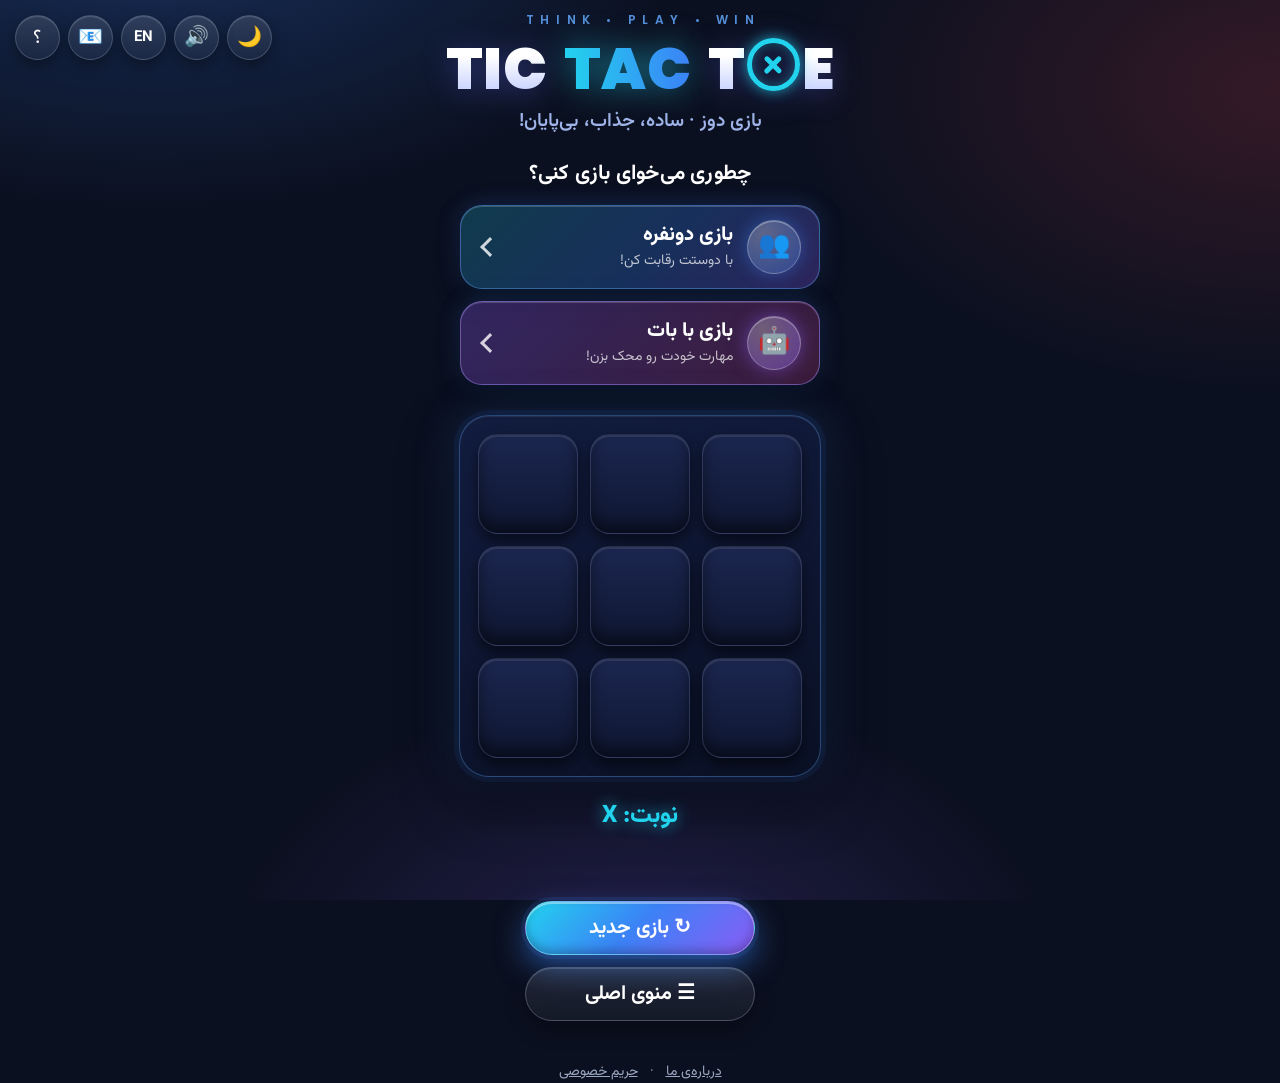
==== commit d453cb0d: "Update index.html" ====
--- a/index.html
+++ b/index.html
@@ -6,7 +6,7 @@
     <title>بازی دوز</title>
     <link rel="stylesheet" href="style.css">
     <link rel="stylesheet" href="neon-theme.css">
-    <meta name="google-site-verification" content=MEw3foJCUkcSiI9vcTKAmfcZq8QbaqkeNRoyNqXAw7o" />
+    <meta name="google-site-verification" content="MEw3foJCUkcSiI9vcTKAmfcZq8QbaqkeNRoyNqXAw7o" />
     <meta name="description" content="بازی دوز را آنلاین و رایگان انجام دهید.">
     <link rel="manifest" href="manifest.json">
 <meta name="theme-color" content="#0b1020">
--- a/neon-theme.css
+++ b/neon-theme.css
@@ -671,3 +671,20 @@
 @media (prefers-reduced-motion: reduce) {
     body * { animation: none !important; transition: none !important; }
 }
+.donate-btn {
+  display: block;
+  margin: 14px auto 6px;
+  padding: 12px 18px;
+  border-radius: 999px;
+  text-align: center;
+  font-weight: 700;
+  color: #fff;
+  text-decoration: none;
+  background: linear-gradient(135deg, #f59e0b, #fb7185);
+  box-shadow: 0 6px 18px rgba(251, 113, 133, 0.45);
+  transition: transform 0.15s ease, filter 0.2s ease;
+}
+.donate-btn:hover {
+  transform: translateY(-2px);
+  filter: brightness(1.1);
+}
